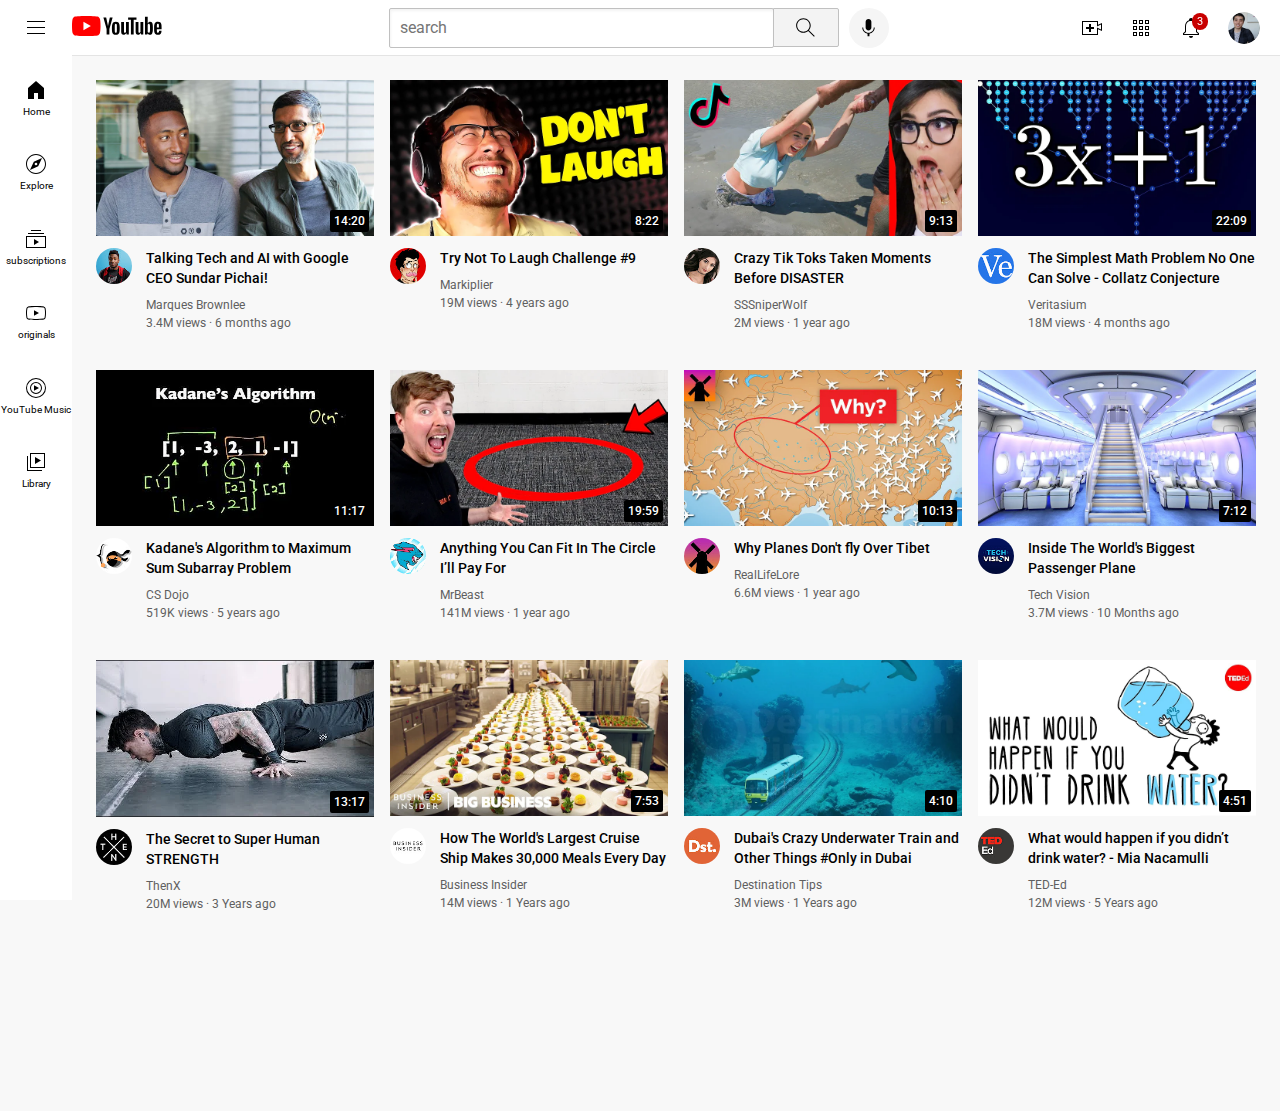
==== index.html @ 6d3ca7b7 "Rename youtube.html to index.html" ====
<!DOCTYPE html>
<html>
    <head>
        <title> youtube.com clone </title>
        <link rel="preconnect" href="https://fonts.googleapis.com"><!--fonts from google-->
        <link rel="preconnect" href="https://fonts.gstatic.com" crossorigin><!--fonts from google-->
        <link rel="stylesheet" href="https://fonts.googleapis.com/css2?family=Roboto:wght@400;500;700&display=swap"><!--fonts from google-->
        <link rel="stylesheet" href="styles/video.css"><!--css style-->
        <link rel="stylesheet" href="styles/header.css"><!--css style-->
        <link rel="stylesheet" href="styles/general.css"><!--css style-->
        <link rel="stylesheet" href="styles/sidebar.css"><!--css style-->
    </head>

    <body>

        <section class="header"><!--code for header and icons-->

            <div class="left-section"><!--code for the left section of the header-->
                <img class="hamburger-menu"  src="icons/hamburger-menu.svg"><!--hamburger icon of header-->
                <a href="https://www.youtube.com">
                    <img class="youtube-logo" src="icons/youtube-logo.svg"><!--youtube icon of the header-->
                </a>
            </div><!-- closing div for left section-->

            <div class="middle-section"><!--code for the middle section of the header -->

                <input  class="search-bar" type="text" placeholder="search"><!--search bar -->

                <button class="search-button"><!-- button for seach button beside search bar-->
                    <img class="search-icon"  src="icons/search.svg">
                    <div class="tooltip">search</div>
                </button>

                <button class="voice-button"><!--button for voice search button beside search bar-->
                    <img class="voice-search-icon" src="icons/voice-search-icon.svg">
                    <div class="tooltip">search with your voice</div>
                </button>

            </div><!-- closing div for middle section-->

            <div class="right-section"><!--code for the right section of the header -->

                <div class="upload-icon-container"><!--upload button of header -->
                    <img class="upload-icon" src="icons/upload.svg">
                    <div class="tooltip">create</div>
                </div>

                <div class="apps-icon-container"><!--all apps button of header -->
                    <img class="apps-icon" src="icons/youtube-apps.svg">
                    <div class="tooltip">YouTube Apps</div>
                </div>

                <div class="notification-icon-container"><!--notification button of header-->
                    <img class="notifications-icon" src="icons/notifications.svg">
                    <div class="notifications-count"><!--notification count-->
                        3
                    </div>
                    <div class="tooltip">notifications</div>
                </div>

                <img class="my-channel-icon" src="channelpfp/my-channel.jpeg"><!--my channel profile photo-->

            </div><!--closing div for right section of header-->
            
        </section><!--closing div for header-->

        <section class="sidebar"><!--sidebar and icons-->
            
            <nav class="sidebar-icons">
                <img src="icons/home.svg">
                <div>Home</div><!--navigation icon 1-home icon -->
            </nav>

            <nav class="sidebar-icons">
                <img src="icons/explore.svg">
                <div>Explore</div><!--navigation icon 2-explore icon -->
            </nav>

            <nav class="sidebar-icons">
                <img src="icons/subscriptions.svg">
                <div>subscriptions</div><!--navigation icon 3-subscriptions icon -->
            </nav>

            <nav class="sidebar-icons">
                <img src="icons/originals.svg">
                <div>originals</div><!--navigation icon 4-originals icon -->
            </nav>

            <nav class="sidebar-icons">
                <img src="icons/youtube-music.svg">
                <div>YouTube Music</div><!--navigation icon 5-music icon -->
            </nav>

            <nav class="sidebar-icons">
                <img src="icons/library.svg">
                <div>Library</div><!--navigation icon 6-library icon -->
            </nav>

        </section><!--closing div fir sidebar-->
        
    <main> 
        <section class="video-grid"><!--all the videos in a grid-->

            <div class="video-preview"><!--video1-->

                    <div class="thumbnail-row"><!--thumbnail for video 1-->
                        <a href="https://www.youtube.com/watch?v=n2RNcPRtAiY">
                            <img  class="thumbnail"    src="thumbnails/thumbnail-1.webp">
                        </a>
                        <div class="video-time">
                            14:20
                        </div>
                    </div>

                <div class="video-info-grid"><!--all texts for videos + channel photo-->

                        <div class="channel-picture"><!--channel photo and link-->
                            <a href="https://www.youtube.com/c/mkbhd">
                                <img class="profile-picture"  src="channelpfp/channel-1.jpeg">
                            </a>
                        </div>

                    <div class="video-info"><!--video info texts and links-->
                        <a href="https://www.youtube.com/watch?v=n2RNcPRtAiY">
                             <p class="video-title"> 
                                Talking Tech and AI with Google CEO Sundar Pichai!
                            </p>
                        </a>
                        <a href="https://www.youtube.com/c/mkbhd">
                            <p class="video-author">
                                Marques Brownlee
                            </p>
                        </a>

                        <p class="video-stats">
                         3.4M views · 6 months ago
                        </p>

                    </div>

                </div>

            </div>

            <div class="video-preview"><!--video2-->

                    <div class="thumbnail-row"><!--thumbnail for video 2-->
                        <a href="https://www.youtube.com/watch?v=mP0RAo9SKZk">
                            <img  class="thumbnail"    src="thumbnails/thumbnail-2.webp">
                        </a>
                        <div class="video-time">
                            8:22
                        </div>
                    </div>

                <div class="video-info-grid"><!--all the texts for videos + channel photo-->

                        <div class="channel-picture"><!--channel photo and link -->
                        <a href="https://www.youtube.com/c/markiplier">
                            <img class="profile-picture" src="channelpfp/channel-2.jpeg">
                        </a>
                        
                        </div>

                    <div class="video-info"><!--video info texts and links-->
                        <a href="https://www.youtube.com/watch?v=mP0RAo9SKZk">
                            <p class="video-title">  
                                Try Not To Laugh Challenge #9
                            </p>
                    
                        </a>
                        <a href="https://www.youtube.com/c/markiplier">
                        <p class="video-author">
                        Markiplier
                        </p>
                        </a>
            
                        <p class="video-stats">
                        19M views · 4 years ago
                        </p>
                
                    </div>

                </div>

            </div>

            <div class="video-preview"><!--video3-->

                    <div class="thumbnail-row"><!--thumbnail for the video 3-->
                        <a href="https://www.youtube.com/watch?v=FgjPQQeTh1w">
                            <img  class="thumbnail"    src="thumbnails/thumbnail-3.webp">
                        </a>
                        <div class="video-time">9:13</div>
                    </div>
     
                <div class="video-info-grid"><!--video info texts + channel photo-->
     
                        <div class="channel-picture"><!--channel photo and link-->
                        <a href="https://www.youtube.com/user/SSSniperWolf">
                            <img class="profile-picture"  src="channelpfp/channel-3.jpeg">
                        </a>
                        </div>
     
                     <div class="video-info"><!--video info texts and links-->
                        <a href="https://www.youtube.com/watch?v=FgjPQQeTh1w">
                            <p class="video-title"> 
                                Crazy Tik Toks Taken Moments Before DISASTER
                            </p>
                        </a>
                        <a href="https://www.youtube.com/user/SSSniperWolf">
                            <p class="video-author">
                                SSSniperWolf
                            </p>
                        </a>
                            <p class="video-stats">
                                2M views · 1 year ago
                            </p>
     
                     </div>
     
                </div>
     
            </div>
     
            <div class="video-preview"><!--video4-->
     
     
                    <div class="thumbnail-row"><!--thumbnail for video 4-->
                        <a href="https://www.youtube.com/watch?v=094y1Z2wpJg">
                            <img  class="thumbnail"    src="thumbnails/thumbnail-4.webp">
                        </a>
                         <div class="video-time">22:09</div>
                    </div>
     
     
                <div class="video-info-grid"><!--video text and channel photo-->
     
                        <div class="channel-picture"><!--channel photo and link-->
                            <a href="https://www.youtube.com/c/veritasium">
                                <img class="profile-picture" src="channelpfp/channel-4.jpeg">
                            </a>
                        </div>
     
                    <div class="video-info"><!--channel texts and links-->
                         <a href="https://www.youtube.com/watch?v=094y1Z2wpJg">
                            <p class="video-title">  
                                The Simplest Math Problem No One Can Solve - Collatz Conjecture
                           </p>
                        </a>
                        
                        <a href="https://www.youtube.com/c/veritasium">
                            <p class="video-author">
                                Veritasium 
                            </p>
                     
                        </a>
                        
                        <p class="video-stats">
                            18M views · 4 months ago
                        </p>
                     
                    </div>
     
                </div>
     
            </div>

            <div class="video-preview"><!--video5-->

                    <div class="thumbnail-row"><!--thumbnail for video 5-->
                        <a href="https://www.youtube.com/watch?v=86CQq3pKSUw">
                            <img  class="thumbnail"    src="thumbnails/thumbnail-5.webp">
                        </a>
                         
                         <div class="video-time">11:17</div>
         
                    </div>
         
                <div class="video-info-grid"><!--video info texts and channel photo-->
         
                         <div class="channel-picture"><!--channel photo and link-->
                            <a href="https://www.youtube.com/c/CSDojo">
                                <img class="profile-picture"  src="channelpfp/channel-5.jpeg">
                            </a>
                         </div>
         
                    <div class="video-info"><!--video info texts and links-->
                        <a href="https://www.youtube.com/watch?v=86CQq3pKSUw">
                            <p class="video-title"> 
                                Kadane's Algorithm to Maximum Sum Subarray Problem
                           </p>   
                        </a>
                        <a href="https://www.youtube.com/c/CSDojo">
                            <p class="video-author">
                                CS Dojo    
                          </p>  
                        </a>
                        
                        <p class="video-stats">
                            519K views · 5 years ago
                        </p>
         
                    </div>
         
                </div>
         
            </div>
         
            <div class="video-preview"><!--video6-->
         
                    <div class="thumbnail-row"><!--thumbnail for video 6-->
                            <a href="https://www.youtube.com/watch?v=yXWw0_UfSFg">
                                <img  class="thumbnail"    src="thumbnails/thumbnail-6.webp">
                            </a>
                                <div class="video-time">19:59</div>
                    </div>
         
                <div class="video-info-grid"><!--video info texts and channel photo-->
         
                        <div class="channel-picture"><!--channel photo and link-->
                            <a href="https://www.youtube.com/channel/UCX6OQ3DkcsbYNE6H8uQQuVA">
                                <img class="profile-picture" src="channelpfp/channel-6.jpeg">
                            </a>                       
                        </div>
         
                    <div class="video-info"><!--video info texts and liks-->
                        <a href="https://www.youtube.com/watch?v=yXWw0_UfSFg">
                        <p class="video-title">  
                            Anything You Can Fit In The Circle I’ll Pay For
                        </p>
                    </a>        
                        
                    <a href="https://www.youtube.com/channel/UCX6OQ3DkcsbYNE6H8uQQuVA">
                        <p class="video-author">
                            MrBeast
                        </p>
                    </a>
                        
                        <p class="video-stats">
                            141M views · 1 year ago
                        </p>
                         
                    </div>
         
                </div>
         
            </div>

            <div class="video-preview"><!--video7-->
         
                <div class="thumbnail-row"><!--thumbnail for video 7-->
                    <a href="https://www.youtube.com/watch?v=fNVa1qMbF9Y">
                        <img  class="thumbnail"    src="thumbnails/thumbnail-7.webp">
                    </a>
                    
                        <div class="video-time">10:13</div>
                </div>
     
            <div class="video-info-grid"><!--video info texts and channel photo-->
     
                    <div class="channel-picture"><!--channel photo and link-->
                        <a href="https://www.youtube.com/channel/UCP5tjEmvPItGyLhmjdwP7Ww">
                            <img class="profile-picture" src="channelpfp/channel-7.jpeg">
                        </a>
                    </div>
     
                <div class="video-info"><!--video info texts and links-->
                     <a href="https://www.youtube.com/watch?v=fNVa1qMbF9Y">
                        <p class="video-title">  
                            Why Planes Don't fly Over Tibet
                        </p>
                     </a>        
                   
                    <a href="https://www.youtube.com/channel/UCP5tjEmvPItGyLhmjdwP7Ww">
                        <p class="video-author">
                            RealLifeLore
                        </p>
                    </a>
                    
                 
                        <p class="video-stats">
                             6.6M views · 1 year ago
                         </p>
                     
                </div>
     
            </div>
     
            </div>

            <div class="video-preview"><!--video8-->
         
                <div class="thumbnail-row"><!--thumbnail for video 8-->
                    <a href="https://www.youtube.com/watch?v=lFm4EM1juls">
                        <img  class="thumbnail"    src="thumbnails/thumbnail-8.webp">
                    </a>
                         
                         <div class="video-time">7:12</div>
     
                </div>
     
            <div class="video-info-grid"><!--video info text and channel photo-->
     
                    <div class="channel-picture"><!--channel photo and link-->
                        <a href="https://www.youtube.com/channel/UCHAK6CyegY22Zj2GWrcaIxg">
                            <img class="profile-picture" src="channelpfp/channel-8.jpeg">
                        </a>     
                    </div>
     
                <div class="video-info"><!--video info texts and links-->
                    <a href="https://www.youtube.com/watch?v=lFm4EM1juls">
                        <p class="video-title">  
                             Inside The World's Biggest Passenger Plane
                        </p>
                    </a>      
                    <a href="https://www.youtube.com/channel/UCHAK6CyegY22Zj2GWrcaIxg">
                        <p class="video-author">
                            Tech Vision
                        </p>                
                    </a>
                    <p class="video-stats">
                        3.7M views · 10 Months ago
                    </p>
                     
                </div>
     
            </div>
     
            </div>

            <div class="video-preview"><!--video9-->
         
                <div class="thumbnail-row"><!--thumbnail for video 9-->
                    <a href="https://www.youtube.com/watch?v=ixmxOlcrlUc">
                        <img  class="thumbnail"    src="thumbnails/thumbnail-9.webp">
                    </a>   
                    <div class="video-time">13:17</div>
                </div>
     
            <div class="video-info-grid"><!--video info texts and channel photo-->
     
                    <div class="channel-picture"><!--channel photo and links-->
                        <a href="https://www.youtube.com/c/OFFICIALTHENXSTUDIOS">
                            <img class="profile-picture" src="channelpfp/channel-9.jpeg">
                        </a>                      
                    </div>
     
                <div class="video-info"><!--video info texts and links-->
                    <a href="https://www.youtube.com/watch?v=ixmxOlcrlUc">
                        <p class="video-title">  
                            The Secret to Super Human STRENGTH
                        </p>                    
                    </a>       
                    <a href="https://www.youtube.com/c/OFFICIALTHENXSTUDIOS">
                        <p class="video-author">
                            ThenX
                        </p>                    
                    </a>
                   
                    <p class="video-stats">
                        20M views · 3 Years ago
                    </p>
                     
                </div>
     
            </div>
     
            </div>

            <div class="video-preview"><!--video10-->
         
                <div class="thumbnail-row"><!--thumbnail for video 10-->
                    <a href="https://www.youtube.com/watch?v=R2vXbFp5C9o">
                        <img  class="thumbnail"    src="thumbnails/thumbnail-10.webp">
                    </a>  
                     <div class="video-time">7:53</div>
                </div>
     
            <div class="video-info-grid"><!--video info texts and channel photo-->
     
                    <div class="channel-picture"><!--channel photo and link-->
                        <a href="https://www.youtube.com/user/businessinsider">
                            <img class="profile-picture" src="channelpfp/channel-10.jpeg">
                        </a>   
                    </div>
     
                <div class="video-info"><!--video info texts and links-->
                    <a href="https://www.youtube.com/watch?v=R2vXbFp5C9o">
                        <p class="video-title">  
                            How The World's Largest Cruise Ship Makes 30,000 Meals Every Day
                        </p>                    
                    </a>        
                    <a href="https://www.youtube.com/user/businessinsider">
                        <p class="video-author">
                            Business Insider
                        </p>
                    </a>  
                        <p class="video-stats">
                            14M views · 1 Years ago
                        </p>
                     
                </div>
     
            </div>
     
            </div>

            <div class="video-preview"><!--video11-->
                
                <div class="thumbnail-row"><!--thumbnail for video11-->
                    <a href="https://www.youtube.com/watch?v=0nZuYyXET3s">
                        <img  class="thumbnail"    src="thumbnails/thumbnail-11.webp">
                    </a>         
                     <div class="video-time">4:10</div>
                </div>
     
            <div class="video-info-grid"><!--video info texts and channel photo-->
     
                    <div class="channel-picture"><!--channel photo and link-->
                        <a href="https://www.youtube.com/c/Destinationtips">
                            <img class="profile-picture" src="channelpfp/channel-11.jpeg">
                        </a>                   
                    </div>
     
                <div class="video-info"><!--video info texts and links-->
                    <a href="https://www.youtube.com/watch?v=0nZuYyXET3s">
                        <p class="video-title">  
                            Dubai's Crazy Underwater Train and Other Things #Only in Dubai
                        </p>
                    </a>      
                    <a href="https://www.youtube.com/c/Destinationtips">
                        <p class="video-author">
                            Destination Tips
                        </p>    
                    </a>      
                        <p class="video-stats">
                             3M views · 1 Years ago
                        </p>

                </div>
     
            </div>
     
            </div>

            <div class="video-preview"><!--video12-->
         
                <div class="thumbnail-row"><!--thumbnail for video12-->
                    <a href="https://www.youtube.com/watch?v=9iMGFqMmUFs">
                        <img  class="thumbnail"    src="thumbnails/thumbnail-12.webp">
                    </a> 
                    <div class="video-time">4:51</div>
                </div>
     
            <div class="video-info-grid"><!--video info texts and channel photo-->
     
                    <div class="channel-picture"><!--channel photo and links-->
                        <a href="https://www.youtube.com/teded">
                            <img class="profile-picture" src="channelpfp/channel-12.jpeg">
                        </a>
                    </div>
     
                <div class="video-info"><!--video info texts and links-->
                    <a href="https://www.youtube.com/watch?v=9iMGFqMmUFs">
                        <p class="video-title">  
                            What would happen if you didn’t drink water? - Mia Nacamulli
                        </p>    
                    </a>        
                    <a href="https://www.youtube.com/teded">
                        <p class="video-author">
                            TED-Ed
                        </p>
                    </a>
                        <p class="video-stats">
                            12M views · 5 Years ago
                        </p>
                     
                </div>
     
            </div>
     
            </div>

        </section><!--closing div of video grid-->
    </main>

    </body>

</html>
---- styles/video.css ----
.thumbnail{
    width:100%;
}
.thumbnail:active{
    
}

.video-info-grid{
    display:grid;
    grid-template-columns: 50px 1fr;
    
}

.profile-picture{
    width: 36px;
    border-radius:30px;
}
.video-title{
    margin-top:0;
    font-size:14px;
    font-weight:500;
    line-height: 20px;
    margin-bottom: 10px;
}
.thumbnail-row{
    margin-bottom:8px;
    position: relative;
}
.video-author,
.video-stats{
    font-size:12px;
    color:rgb(96,96,96)
}
.video-author{
    margin-bottom: 4px;
}
.video-grid{
    display:grid;
    grid-template-columns: 1fr 1fr 1fr;
    column-gap: 16px;
    row-gap: 40px;
}

@media(max-width:750px){
    .video-grid{
        grid-template-columns: 1fr 1fr;
    }
}
@media(max-width:751px) and (min-width:999px){
    .video-grid{
        grid-template-columns: 1fr 1fr 1fr;
    }
}

@media(min-width:1000px){
    .video-grid{
        grid-template-columns: 1fr 1fr 1fr 1fr;
    }
}
.video-time{
    font-family: roboto,Arial, Helvetica, sans-serif;
    font-size: 12px;
    font-weight: 500;
    padding-left: 4px;
    padding-right: 4px;
    padding-top: 4px;
    padding-bottom: 4px;
    border-radius: 2px;
    background-color: black;
    color: white;
    position: absolute;
    bottom: 8px;
    right: 5px;
}
---- styles/header.css ----
.header{
    height:55px;
    display:flex;
    flex-direction: row;
    justify-content: space-between;

    position: fixed;
    top: 0;
    left: 0;
    right: 0;

    background-color: white;

    border-bottom-width:  1px;
    border-bottom-style: solid;
    border-bottom-color: rgb(228, 228, 228);
    z-index: 100;
}
.left-section{
    display:flex;
    align-items: center;
}
.hamburger-menu{
    height: 24px;
    margin-left: 24px;
    margin-right: 24px;
}
.youtube-logo{
    height: 20px;
}
.middle-section{
    flex:1;
    margin-left: 70px;
    margin-right: 35px;
    max-width: 500px;
    display: flex;
    align-items: center;
}
.search-button{
    height: 39.7px;
    width: 66px;
    background-color: rgb(243,243,243);
    border-width: 1px;
    border-style: solid;
    border-color: rgb(192, 192, 192);
    margin-left: -1px;
    border-top-right-radius: 2px;
    border-bottom-right-radius: 2px;
    margin-right: 10px;

    
    
}

.search-button,
.voice-button,
.upload-icon-container,
.apps-icon-container,
.notification-icon-container {
    display: flex;
    justify-content: center;
    align-items: center;
    position:relative;
}

.search-button .tooltip,
.voice-button .tooltip,
.upload-icon-container .tooltip,
.apps-icon-container .tooltip,
.notification-icon-container .tooltip
{
    font-family: roboto,Arial, Helvetica, sans-serif;
    position: absolute;
    background-color: grey;
    color:white;
    padding: 4px;
    padding-left: 8px;
    padding-right: 8px;
    border-radius: 2px;
    font-size: 12px;
    bottom: -30px;
    opacity: 0;
    transition: opacity 0.15s;
    pointer-events: none;
    white-space: nowrap;
}

.search-button:hover .tooltip,
.voice-button:hover .tooltip,
.upload-icon-container:hover .tooltip,
.apps-icon-container:hover .tooltip,
.notification-icon-container:hover .tooltip
{
    opacity: 1;
}
.search-icon{
    height:25px;
}
.voice-button{
    height: 40px;
    width: 40px;
    border-radius: 20px;
    border:none;
    background-color: rgb(245,245,245);
}
.voice-search-icon{
    height: 23px;
}
.search-bar{
    flex:1;
    height: 36px;
    padding-left: 10px;
    font-size: 16px;
    border-width: 1px;
    border-style: solid;
    border-color: rgb(192, 192, 192);
    border-radius: 2px;
    box-shadow: inset 1px 2px 3px rgba(0,0,0,0.05);
    width: 0;
    
}
.search-bar::placeholder{
    font-family: roboto,Arial;
    font-size: 16px;
    border-width: 1px;
}
.right-section{
    width: 180px;
    margin-right: 20px;
    display: flex;
    align-items: center;
    justify-content: space-between;
    flex-shrink: 0;
}
 .upload-icon{
    height: 24px;
 }
.apps-icon{
    height: 24px;
}
.notifications-icon{
    height:24px;
}

.notifications-count{
    position: absolute;
    top:-3px;
    right:-5px;
    background-color: rgb(200, 0, 0);
    font-family: roboto,Arial, Helvetica, sans-serif;
    font-size: 11px;
    padding-left:5px ;
    padding-right:5px ;
    padding-top:2px ;
    padding-bottom: 2px;
    border-radius:10px ;
    color: white;

}
.my-channel-icon{
    height: 32px;
    border-radius: 16px;
}
---- styles/general.css ----
p{
    font-family:roboto,Arial;
    margin-top: 0;
    margin-bottom: 0;
}

body{
    margin:0;
    padding-top: 80px;
    padding-left: 96px;
    padding-right: 24px;
    background-color: rgb(248, 248, 248);
    padding-bottom: 200px;
}
a:link, a:visited{
    color:black;
    text-decoration: none;
    cursor: pointer;
}
---- styles/sidebar.css ----
.sidebar{
    position: fixed;
    top: 55px;
    bottom: 0;
    left: 0;
    background-color: white;
    width: 72px;
    z-index: 200;
    padding-top: 5px;
}
.sidebar-icons{
    height:74.5px;
    display: flex;
    justify-content: center;
    align-items: center; 
    flex-direction: column; 
    cursor: pointer;
    
}

.sidebar-icons:hover{
    background-color: rgb(230, 230, 230);
}

.sidebar-icons img{
    height: 24px;
    margin-bottom: 4px;
}
.sidebar-icons div{
    font-family: Roboto,Arial, Helvetica, sans-serif;
    font-size: 10px;
}
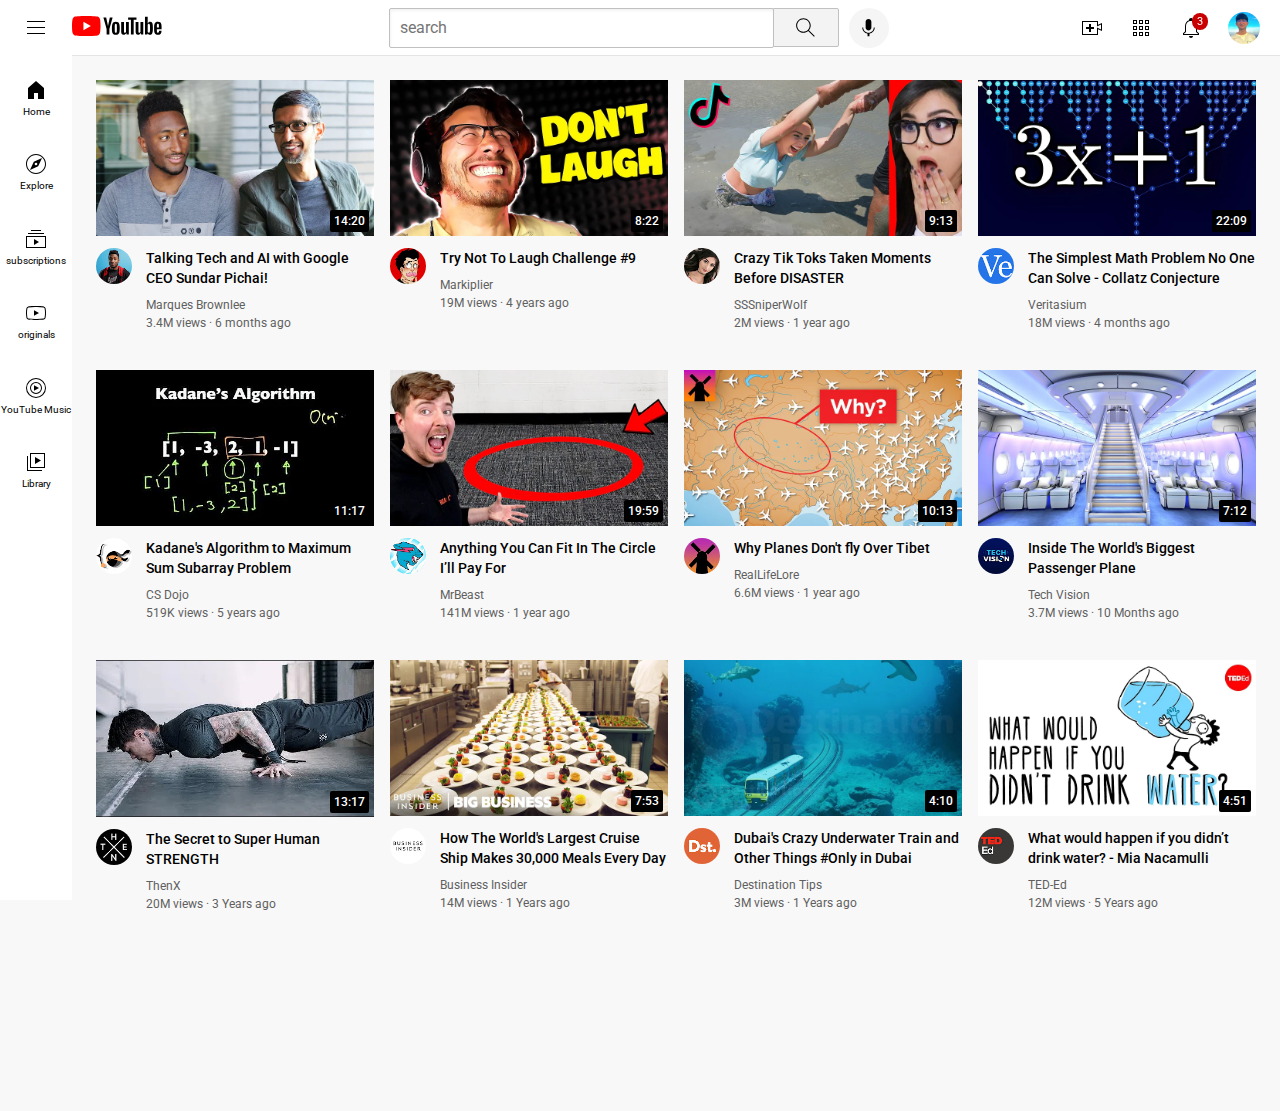
==== commit 23918206: "Update index.html" ====
--- a/index.html
+++ b/index.html
@@ -58,7 +58,7 @@
                     <div class="tooltip">notifications</div>
                 </div>
 
-                <img class="my-channel-icon" src="channelpfp/my-channel.jpeg"><!--my channel profile photo-->
+                <img class="my-channel-icon" src="channelpfp/my-channel-1.jpeg"><!--my channel profile photo-->
 
             </div><!--closing div for right section of header-->
             
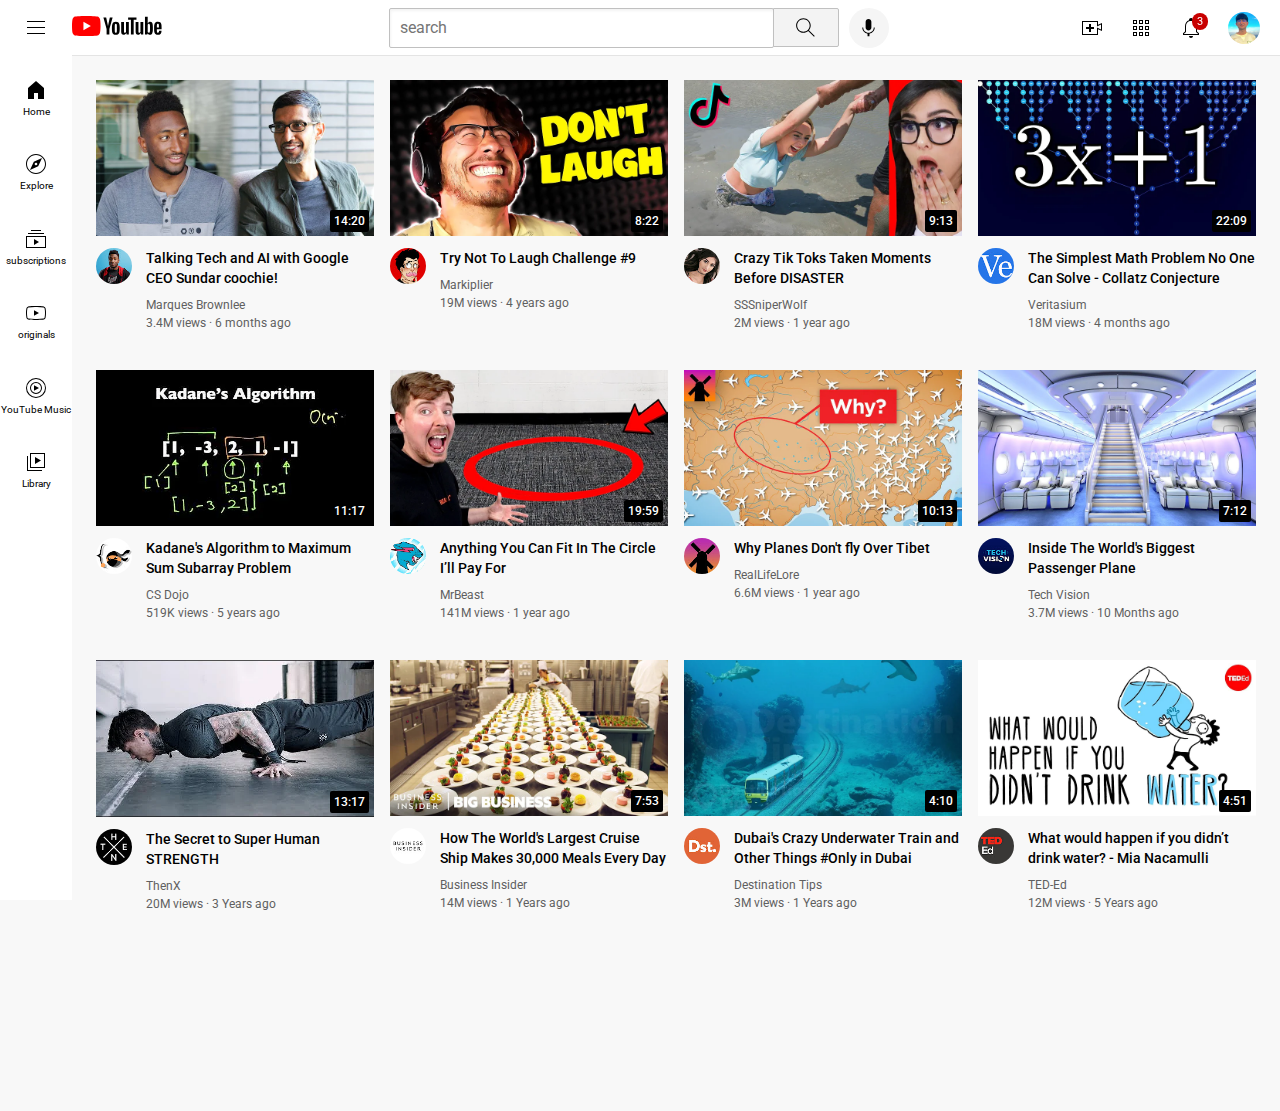
==== commit f8cd8d92: "Update index.html" ====
--- a/index.html
+++ b/index.html
@@ -123,7 +123,7 @@
                     <div class="video-info"><!--video info texts and links-->
                         <a href="https://www.youtube.com/watch?v=n2RNcPRtAiY">
                              <p class="video-title"> 
-                                Talking Tech and AI with Google CEO Sundar Pichai!
+                                Talking Tech and AI with Google CEO Sundar coochie!
                             </p>
                         </a>
                         <a href="https://www.youtube.com/c/mkbhd">
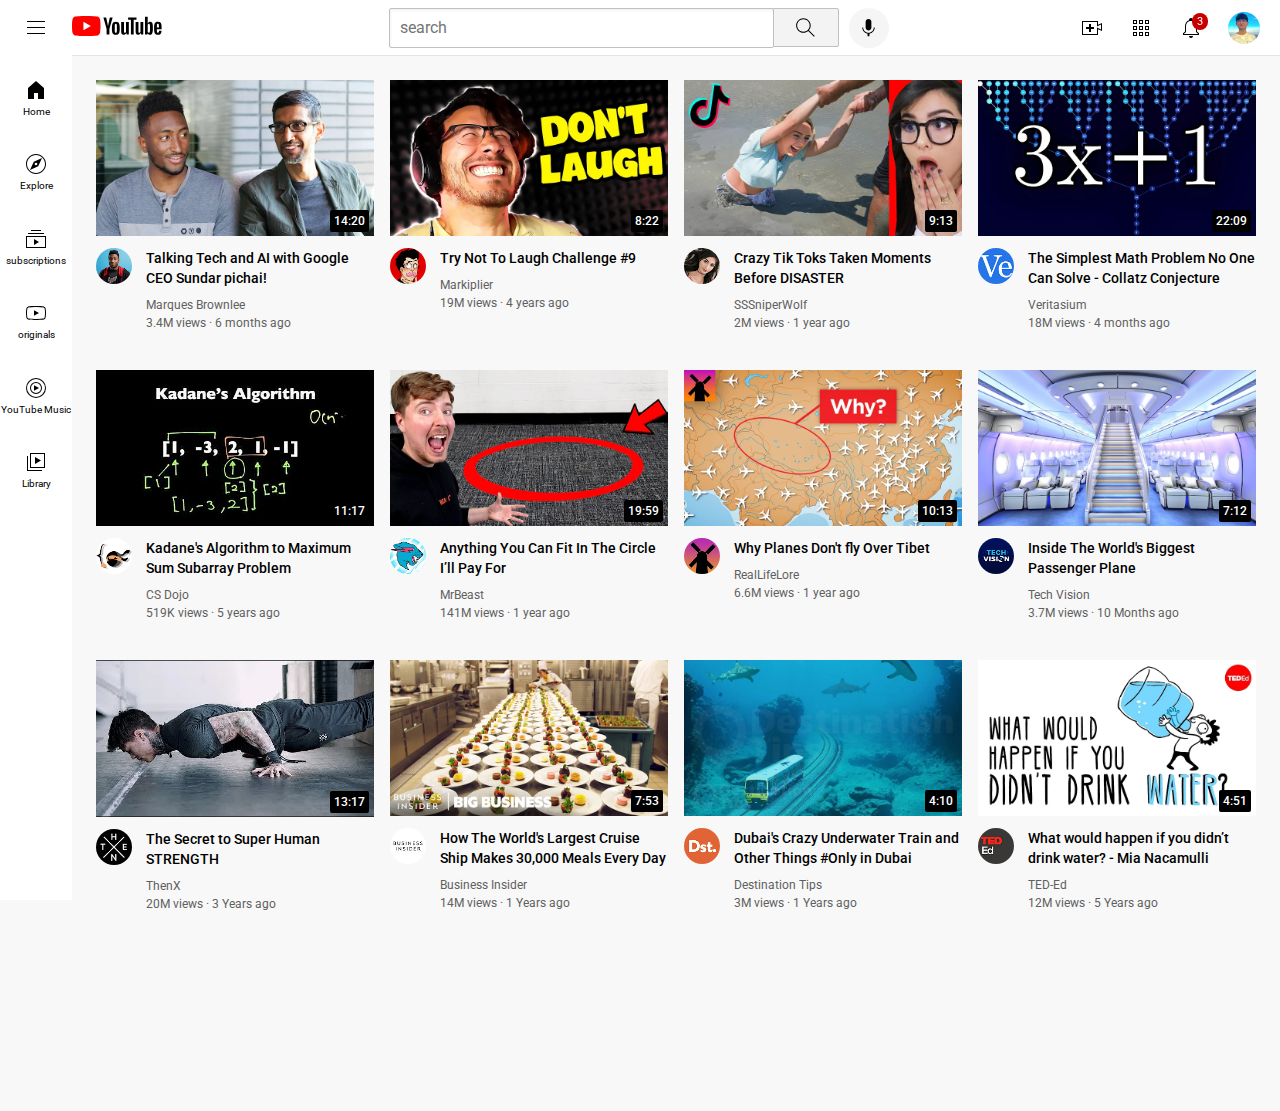
==== commit ec818b78: "Update index.html" ====
--- a/index.html
+++ b/index.html
@@ -123,7 +123,7 @@
                     <div class="video-info"><!--video info texts and links-->
                         <a href="https://www.youtube.com/watch?v=n2RNcPRtAiY">
                              <p class="video-title"> 
-                                Talking Tech and AI with Google CEO Sundar coochie!
+                                Talking Tech and AI with Google CEO Sundar pichai!
                             </p>
                         </a>
                         <a href="https://www.youtube.com/c/mkbhd">
